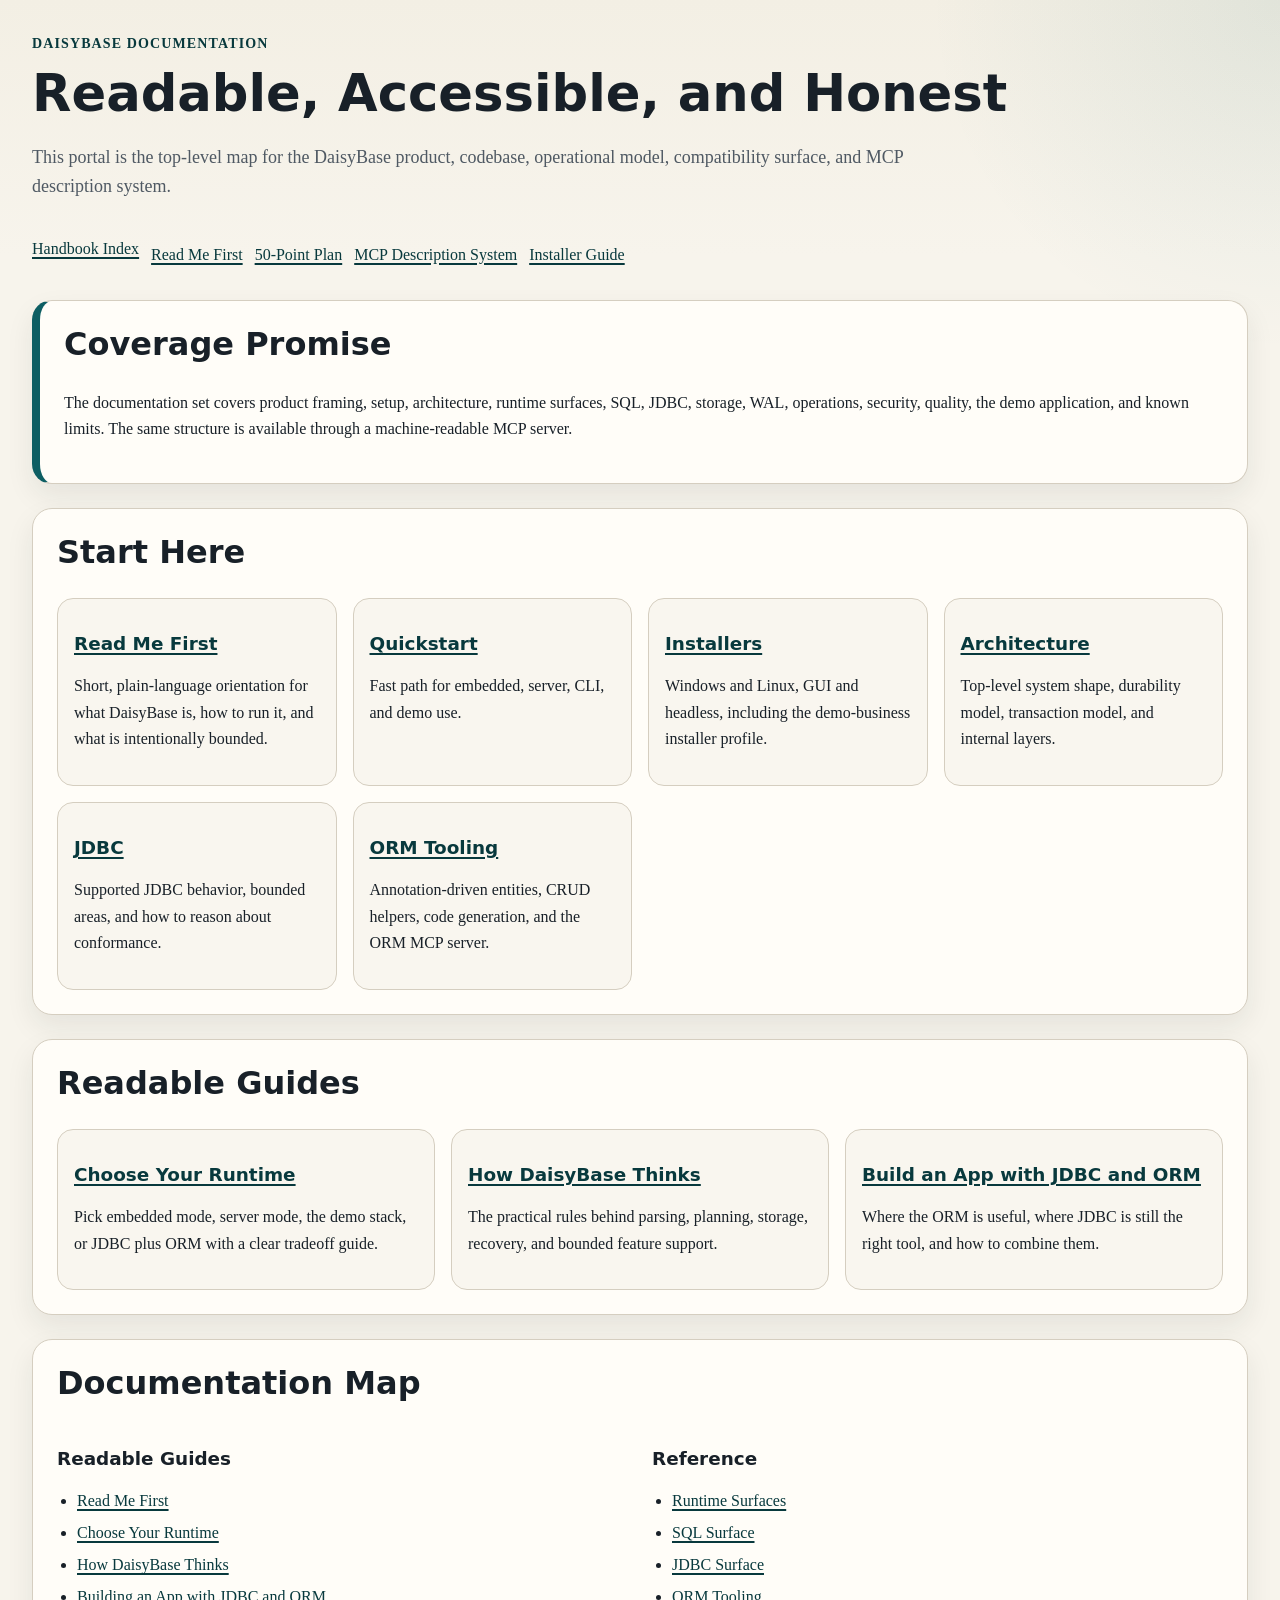
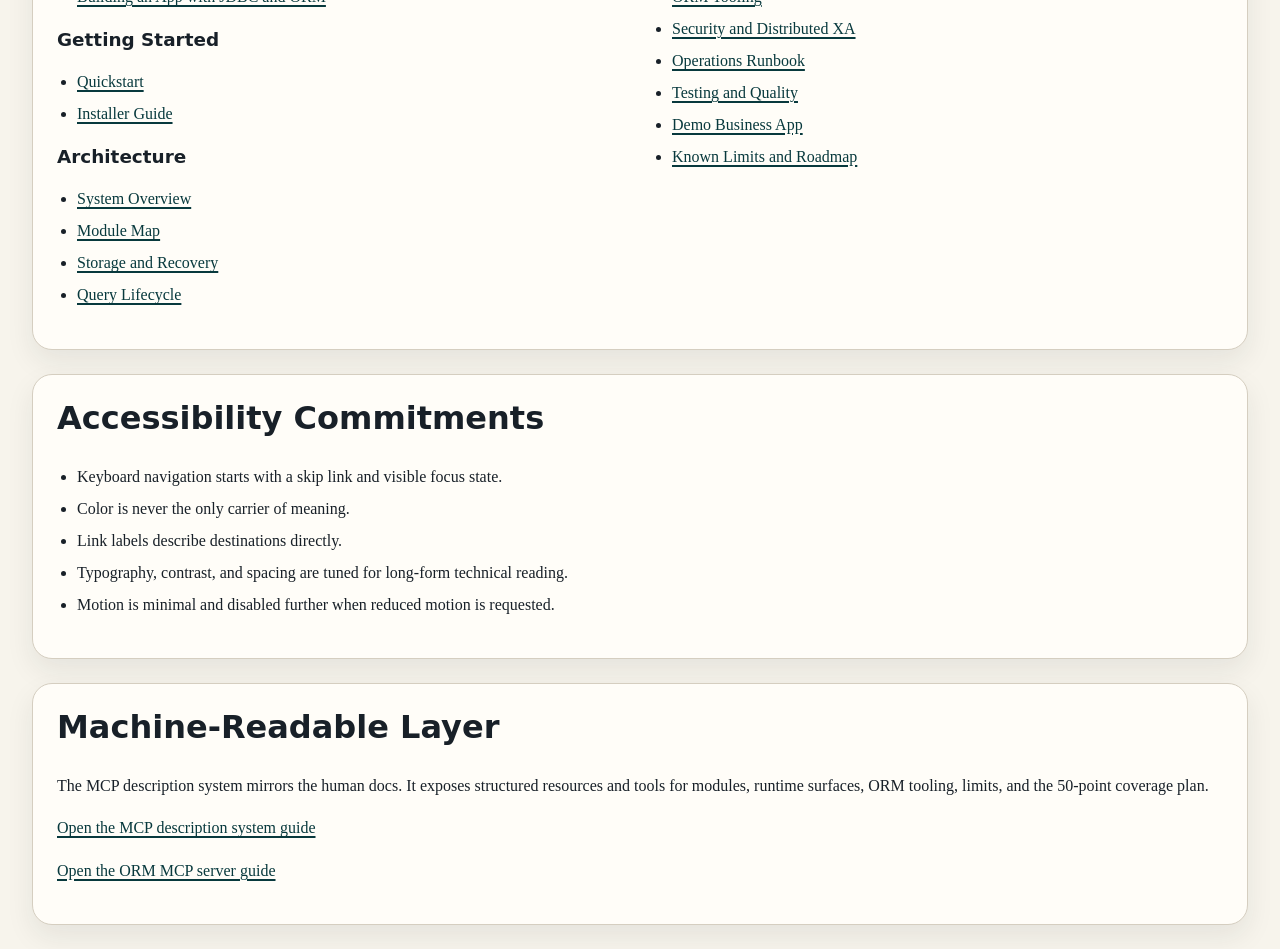
==== docs/site/index.html @ fa5c4916 "Rebrand JavaDB as DaisyBase with QoL migration shims" ====
<!doctype html>
<html lang="en">
<head>
  <meta charset="utf-8">
  <meta name="viewport" content="width=device-width, initial-scale=1">
  <title>DaisyBase Documentation Portal</title>
  <meta name="description" content="Accessible documentation portal for DaisyBase, its architecture, installers, JDBC driver, demo business app, and MCP description system.">
  <link rel="stylesheet" href="styles.css">
</head>
<body>
  <a class="skip-link" href="#main-content">Skip to main content</a>
  <header class="site-header">
    <p class="eyebrow">DaisyBase Documentation</p>
    <h1>Readable, Accessible, and Honest</h1>
    <p class="lede">This portal is the top-level map for the DaisyBase product, codebase, operational model, compatibility surface, and MCP description system.</p>
    <nav aria-label="Primary">
      <ul class="nav-list">
        <li><a href="../README.md">Handbook Index</a></li>
        <li><a href="../guides/read-me-first.md">Read Me First</a></li>
        <li><a href="../50-point-documentation-plan.md">50-Point Plan</a></li>
        <li><a href="../mcp-description-system.md">MCP Description System</a></li>
        <li><a href="../../installer/README.md">Installer Guide</a></li>
      </ul>
    </nav>
  </header>

  <main id="main-content">
    <section aria-labelledby="coverage-title" class="panel hero-panel">
      <h2 id="coverage-title">Coverage Promise</h2>
      <p>The documentation set covers product framing, setup, architecture, runtime surfaces, SQL, JDBC, storage, WAL, operations, security, quality, the demo application, and known limits. The same structure is available through a machine-readable MCP server.</p>
    </section>

    <section aria-labelledby="start-title" class="panel">
      <h2 id="start-title">Start Here</h2>
      <div class="card-grid">
        <article class="card">
          <h3><a href="../guides/read-me-first.md">Read Me First</a></h3>
          <p>Short, plain-language orientation for what DaisyBase is, how to run it, and what is intentionally bounded.</p>
        </article>
        <article class="card">
          <h3><a href="../getting-started/quickstart.md">Quickstart</a></h3>
          <p>Fast path for embedded, server, CLI, and demo use.</p>
        </article>
        <article class="card">
          <h3><a href="../getting-started/installers.md">Installers</a></h3>
          <p>Windows and Linux, GUI and headless, including the demo-business installer profile.</p>
        </article>
        <article class="card">
          <h3><a href="../architecture/system-overview.md">Architecture</a></h3>
          <p>Top-level system shape, durability model, transaction model, and internal layers.</p>
        </article>
        <article class="card">
          <h3><a href="../reference/jdbc-surface.md">JDBC</a></h3>
          <p>Supported JDBC behavior, bounded areas, and how to reason about conformance.</p>
        </article>
        <article class="card">
          <h3><a href="../reference/orm-tooling.md">ORM Tooling</a></h3>
          <p>Annotation-driven entities, CRUD helpers, code generation, and the ORM MCP server.</p>
        </article>
      </div>
    </section>

    <section aria-labelledby="guides-title" class="panel">
      <h2 id="guides-title">Readable Guides</h2>
      <div class="card-grid">
        <article class="card">
          <h3><a href="../guides/choose-your-runtime.md">Choose Your Runtime</a></h3>
          <p>Pick embedded mode, server mode, the demo stack, or JDBC plus ORM with a clear tradeoff guide.</p>
        </article>
        <article class="card">
          <h3><a href="../guides/how-daisybase-thinks.md">How DaisyBase Thinks</a></h3>
          <p>The practical rules behind parsing, planning, storage, recovery, and bounded feature support.</p>
        </article>
        <article class="card">
          <h3><a href="../guides/building-an-app-with-jdbc-and-orm.md">Build an App with JDBC and ORM</a></h3>
          <p>Where the ORM is useful, where JDBC is still the right tool, and how to combine them.</p>
        </article>
      </div>
    </section>

    <section aria-labelledby="map-title" class="panel">
      <h2 id="map-title">Documentation Map</h2>
      <div class="split-grid">
        <div>
          <h3>Readable Guides</h3>
          <ul>
            <li><a href="../guides/read-me-first.md">Read Me First</a></li>
            <li><a href="../guides/choose-your-runtime.md">Choose Your Runtime</a></li>
            <li><a href="../guides/how-daisybase-thinks.md">How DaisyBase Thinks</a></li>
            <li><a href="../guides/building-an-app-with-jdbc-and-orm.md">Building an App with JDBC and ORM</a></li>
          </ul>
          <h3>Getting Started</h3>
          <ul>
            <li><a href="../getting-started/quickstart.md">Quickstart</a></li>
            <li><a href="../getting-started/installers.md">Installer Guide</a></li>
          </ul>
          <h3>Architecture</h3>
          <ul>
            <li><a href="../architecture/system-overview.md">System Overview</a></li>
            <li><a href="../architecture/module-map.md">Module Map</a></li>
            <li><a href="../architecture/storage-recovery.md">Storage and Recovery</a></li>
            <li><a href="../architecture/query-lifecycle.md">Query Lifecycle</a></li>
          </ul>
        </div>
        <div>
          <h3>Reference</h3>
          <ul>
            <li><a href="../reference/runtime-surfaces.md">Runtime Surfaces</a></li>
            <li><a href="../reference/sql-surface.md">SQL Surface</a></li>
            <li><a href="../reference/jdbc-surface.md">JDBC Surface</a></li>
            <li><a href="../reference/orm-tooling.md">ORM Tooling</a></li>
            <li><a href="../reference/security-and-distributed-xa.md">Security and Distributed XA</a></li>
            <li><a href="../reference/operations-runbook.md">Operations Runbook</a></li>
            <li><a href="../reference/testing-and-quality.md">Testing and Quality</a></li>
            <li><a href="../reference/demo-business-app.md">Demo Business App</a></li>
            <li><a href="../reference/known-limits-and-roadmap.md">Known Limits and Roadmap</a></li>
          </ul>
        </div>
      </div>
    </section>

    <section aria-labelledby="accessibility-title" class="panel">
      <h2 id="accessibility-title">Accessibility Commitments</h2>
      <ul>
        <li>Keyboard navigation starts with a skip link and visible focus state.</li>
        <li>Color is never the only carrier of meaning.</li>
        <li>Link labels describe destinations directly.</li>
        <li>Typography, contrast, and spacing are tuned for long-form technical reading.</li>
        <li>Motion is minimal and disabled further when reduced motion is requested.</li>
      </ul>
    </section>

    <section aria-labelledby="machine-title" class="panel">
      <h2 id="machine-title">Machine-Readable Layer</h2>
      <p>The MCP description system mirrors the human docs. It exposes structured resources and tools for modules, runtime surfaces, ORM tooling, limits, and the 50-point coverage plan.</p>
      <p><a href="../mcp-description-system.md">Open the MCP description system guide</a></p>
      <p><a href="../../tools/daisybase-orm-mcp/README.md">Open the ORM MCP server guide</a></p>
    </section>
  </main>
</body>
</html>
---- docs/site/styles.css ----
:root {
  --bg: #f7f4ec;
  --panel: #fffdf8;
  --ink: #182028;
  --muted: #4f5963;
  --accent: #0d5e63;
  --accent-strong: #08393d;
  --border: #d5cec0;
  --focus: #b63f00;
  --shadow: 0 12px 28px rgba(24, 32, 40, 0.08);
  --max-width: 76rem;
}

* {
  box-sizing: border-box;
}

html {
  font-size: 100%;
}

body {
  margin: 0;
  font-family: Georgia, "Times New Roman", serif;
  line-height: 1.65;
  color: var(--ink);
  background:
    radial-gradient(circle at top right, rgba(13, 94, 99, 0.08), transparent 22rem),
    linear-gradient(180deg, #f3efe4 0%, var(--bg) 16rem, var(--bg) 100%);
}

.skip-link {
  position: absolute;
  left: 1rem;
  top: -10rem;
  background: var(--accent-strong);
  color: #fff;
  padding: 0.75rem 1rem;
  z-index: 100;
}

.skip-link:focus {
  top: 1rem;
}

.site-header,
main {
  width: min(calc(100% - 2rem), var(--max-width));
  margin: 0 auto;
}

.site-header {
  padding: 2rem 0 1rem;
}

.eyebrow {
  margin: 0 0 0.5rem;
  text-transform: uppercase;
  letter-spacing: 0.08em;
  font-size: 0.875rem;
  color: var(--accent-strong);
  font-weight: 700;
}

h1,
h2,
h3 {
  line-height: 1.2;
  font-family: "Segoe UI", system-ui, sans-serif;
}

h1 {
  margin: 0;
  font-size: clamp(2.25rem, 4vw, 4rem);
}

h2 {
  margin-top: 0;
  font-size: clamp(1.5rem, 2.5vw, 2.25rem);
}

h3 {
  font-size: 1.15rem;
}

.lede {
  max-width: 56rem;
  font-size: 1.125rem;
  color: var(--muted);
}

.nav-list,
.card-grid,
.split-grid {
  margin: 0;
  padding: 0;
}

.nav-list {
  display: flex;
  flex-wrap: wrap;
  gap: 0.75rem;
  list-style: none;
  padding-top: 1rem;
}

.nav-list a,
.card a,
a {
  color: var(--accent-strong);
  text-decoration-thickness: 0.12em;
  text-underline-offset: 0.16em;
}

.panel {
  background: var(--panel);
  border: 1px solid var(--border);
  box-shadow: var(--shadow);
  border-radius: 1.25rem;
  padding: 1.5rem;
  margin: 1rem 0 1.5rem;
}

.hero-panel {
  border-left: 0.5rem solid var(--accent);
}

.card-grid {
  display: grid;
  grid-template-columns: repeat(auto-fit, minmax(14rem, 1fr));
  gap: 1rem;
  list-style: none;
}

.card {
  background: #f9f6ef;
  border: 1px solid var(--border);
  border-radius: 1rem;
  padding: 1rem;
}

.split-grid {
  display: grid;
  grid-template-columns: repeat(auto-fit, minmax(18rem, 1fr));
  gap: 1.5rem;
}

ul {
  padding-left: 1.25rem;
}

li + li {
  margin-top: 0.35rem;
}

a:focus-visible,
button:focus-visible,
summary:focus-visible {
  outline: 3px solid var(--focus);
  outline-offset: 3px;
}

@media (prefers-reduced-motion: reduce) {
  *, *::before, *::after {
    scroll-behavior: auto;
    transition: none !important;
  }
}

@media (max-width: 40rem) {
  .site-header,
  main {
    width: min(calc(100% - 1rem), var(--max-width));
  }

  .panel {
    padding: 1rem;
  }
}
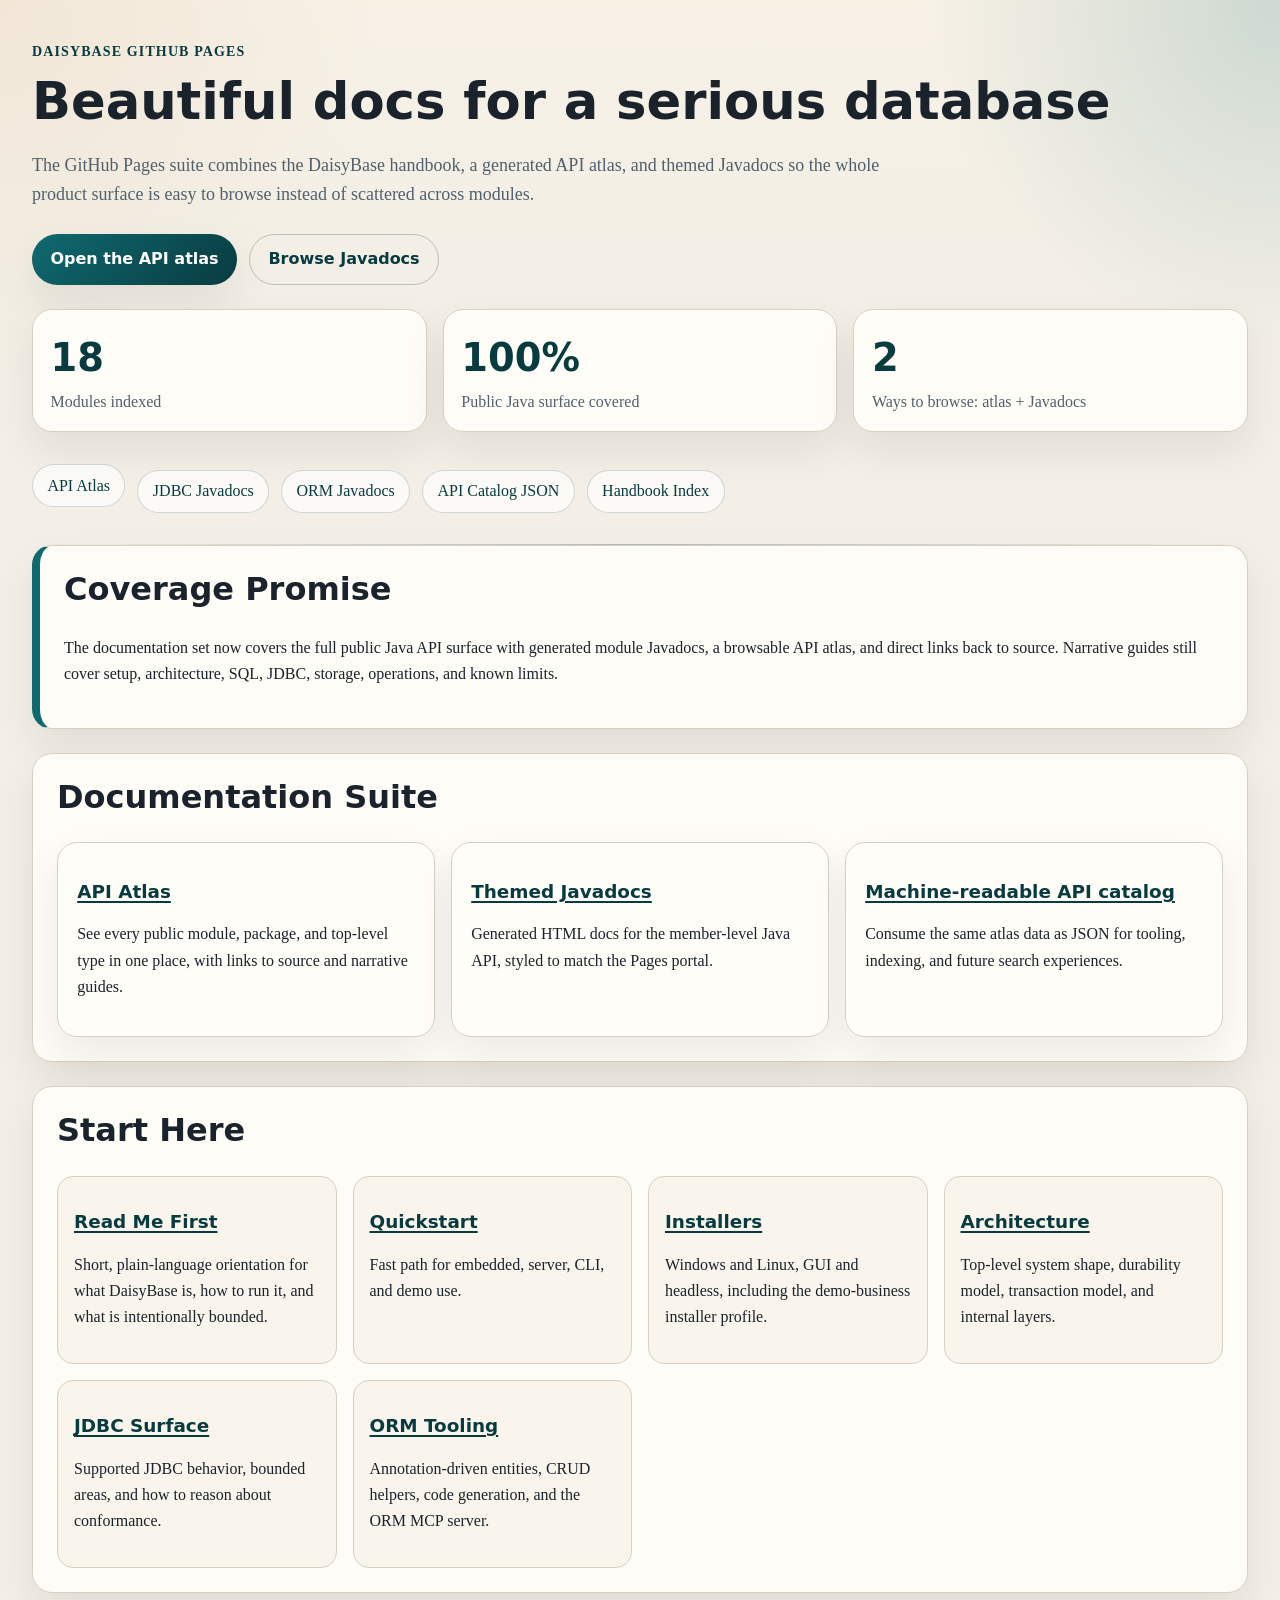
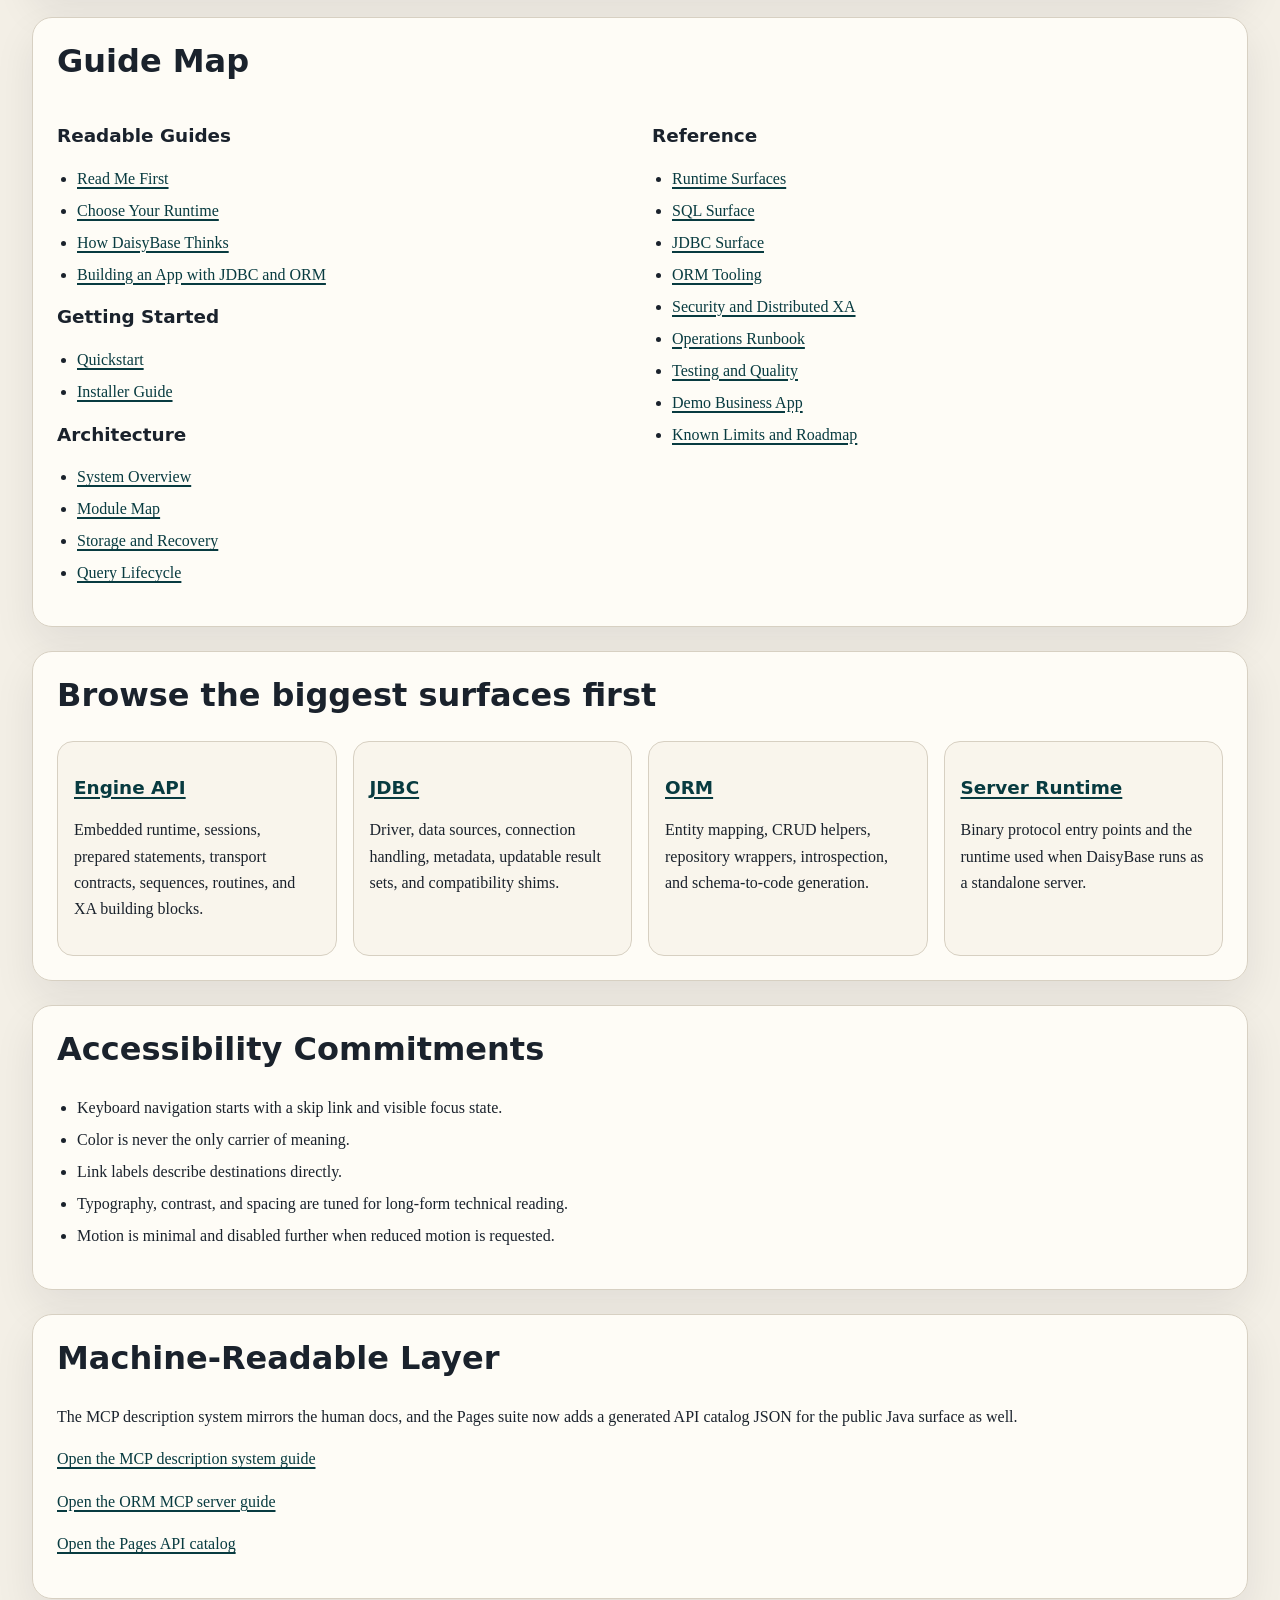
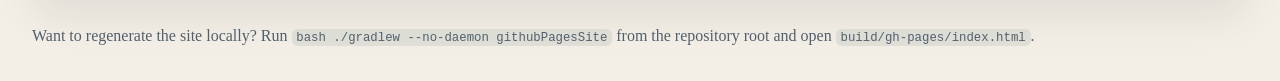
==== commit 9e27daff: "feat: publish GitHub Pages API documentation Agent-Logs-Url: https://github.com/DaisyQuest/DaisyBase" ====
--- a/docs/site/index.html
+++ b/docs/site/index.html
@@ -4,22 +4,40 @@
   <meta charset="utf-8">
   <meta name="viewport" content="width=device-width, initial-scale=1">
   <title>DaisyBase Documentation Portal</title>
-  <meta name="description" content="Accessible documentation portal for DaisyBase, its architecture, installers, JDBC driver, demo business app, and MCP description system.">
+  <meta name="description" content="GitHub Pages portal for DaisyBase guides, architecture notes, and a generated API reference suite that covers the public Java surface.">
   <link rel="stylesheet" href="styles.css">
 </head>
 <body>
   <a class="skip-link" href="#main-content">Skip to main content</a>
-  <header class="site-header">
-    <p class="eyebrow">DaisyBase Documentation</p>
-    <h1>Readable, Accessible, and Honest</h1>
-    <p class="lede">This portal is the top-level map for the DaisyBase product, codebase, operational model, compatibility surface, and MCP description system.</p>
+  <header class="site-header hero-shell">
+    <p class="eyebrow">DaisyBase GitHub Pages</p>
+    <h1>Beautiful docs for a serious database</h1>
+    <p class="lede">The GitHub Pages suite combines the DaisyBase handbook, a generated API atlas, and themed Javadocs so the whole product surface is easy to browse instead of scattered across modules.</p>
+    <div class="cta-row">
+      <a class="button-link" href="api/index.html">Open the API atlas</a>
+      <a class="button-link button-link-secondary" href="api/javadocs/engine-api/index.html">Browse Javadocs</a>
+    </div>
+    <div class="stats-grid">
+      <article class="stat-card">
+        <span class="stat-value">18</span>
+        <span class="stat-label">Modules indexed</span>
+      </article>
+      <article class="stat-card">
+        <span class="stat-value">100%</span>
+        <span class="stat-label">Public Java surface covered</span>
+      </article>
+      <article class="stat-card">
+        <span class="stat-value">2</span>
+        <span class="stat-label">Ways to browse: atlas + Javadocs</span>
+      </article>
+    </div>
     <nav aria-label="Primary">
       <ul class="nav-list">
-        <li><a href="../README.md">Handbook Index</a></li>
-        <li><a href="../guides/read-me-first.md">Read Me First</a></li>
-        <li><a href="../50-point-documentation-plan.md">50-Point Plan</a></li>
-        <li><a href="../mcp-description-system.md">MCP Description System</a></li>
-        <li><a href="../../installer/README.md">Installer Guide</a></li>
+        <li><a href="api/index.html">API Atlas</a></li>
+        <li><a href="api/javadocs/jdbc/index.html">JDBC Javadocs</a></li>
+        <li><a href="api/javadocs/orm/index.html">ORM Javadocs</a></li>
+        <li><a href="api/catalog.json">API Catalog JSON</a></li>
+        <li><a href="https://github.com/DaisyQuest/DaisyBase/blob/main/docs/README.md">Handbook Index</a></li>
       </ul>
     </nav>
   </header>
@@ -27,95 +45,117 @@
   <main id="main-content">
     <section aria-labelledby="coverage-title" class="panel hero-panel">
       <h2 id="coverage-title">Coverage Promise</h2>
-      <p>The documentation set covers product framing, setup, architecture, runtime surfaces, SQL, JDBC, storage, WAL, operations, security, quality, the demo application, and known limits. The same structure is available through a machine-readable MCP server.</p>
+      <p>The documentation set now covers the full public Java API surface with generated module Javadocs, a browsable API atlas, and direct links back to source. Narrative guides still cover setup, architecture, SQL, JDBC, storage, operations, and known limits.</p>
+    </section>
+
+    <section aria-labelledby="suite-title" class="panel">
+      <h2 id="suite-title">Documentation Suite</h2>
+      <div class="surface-grid">
+        <article class="surface-card">
+          <h3><a href="api/index.html">API Atlas</a></h3>
+          <p>See every public module, package, and top-level type in one place, with links to source and narrative guides.</p>
+        </article>
+        <article class="surface-card">
+          <h3><a href="api/javadocs/engine-api/index.html">Themed Javadocs</a></h3>
+          <p>Generated HTML docs for the member-level Java API, styled to match the Pages portal.</p>
+        </article>
+        <article class="surface-card">
+          <h3><a href="api/catalog.json">Machine-readable API catalog</a></h3>
+          <p>Consume the same atlas data as JSON for tooling, indexing, and future search experiences.</p>
+        </article>
+      </div>
     </section>
 
     <section aria-labelledby="start-title" class="panel">
       <h2 id="start-title">Start Here</h2>
       <div class="card-grid">
         <article class="card">
-          <h3><a href="../guides/read-me-first.md">Read Me First</a></h3>
+          <h3><a href="https://github.com/DaisyQuest/DaisyBase/blob/main/docs/guides/read-me-first.md">Read Me First</a></h3>
           <p>Short, plain-language orientation for what DaisyBase is, how to run it, and what is intentionally bounded.</p>
         </article>
         <article class="card">
-          <h3><a href="../getting-started/quickstart.md">Quickstart</a></h3>
+          <h3><a href="https://github.com/DaisyQuest/DaisyBase/blob/main/docs/getting-started/quickstart.md">Quickstart</a></h3>
           <p>Fast path for embedded, server, CLI, and demo use.</p>
         </article>
         <article class="card">
-          <h3><a href="../getting-started/installers.md">Installers</a></h3>
+          <h3><a href="https://github.com/DaisyQuest/DaisyBase/blob/main/docs/getting-started/installers.md">Installers</a></h3>
           <p>Windows and Linux, GUI and headless, including the demo-business installer profile.</p>
         </article>
         <article class="card">
-          <h3><a href="../architecture/system-overview.md">Architecture</a></h3>
+          <h3><a href="https://github.com/DaisyQuest/DaisyBase/blob/main/docs/architecture/system-overview.md">Architecture</a></h3>
           <p>Top-level system shape, durability model, transaction model, and internal layers.</p>
         </article>
         <article class="card">
-          <h3><a href="../reference/jdbc-surface.md">JDBC</a></h3>
+          <h3><a href="https://github.com/DaisyQuest/DaisyBase/blob/main/docs/reference/jdbc-surface.md">JDBC Surface</a></h3>
           <p>Supported JDBC behavior, bounded areas, and how to reason about conformance.</p>
         </article>
         <article class="card">
-          <h3><a href="../reference/orm-tooling.md">ORM Tooling</a></h3>
+          <h3><a href="https://github.com/DaisyQuest/DaisyBase/blob/main/docs/reference/orm-tooling.md">ORM Tooling</a></h3>
           <p>Annotation-driven entities, CRUD helpers, code generation, and the ORM MCP server.</p>
         </article>
       </div>
     </section>
 
-    <section aria-labelledby="guides-title" class="panel">
-      <h2 id="guides-title">Readable Guides</h2>
-      <div class="card-grid">
-        <article class="card">
-          <h3><a href="../guides/choose-your-runtime.md">Choose Your Runtime</a></h3>
-          <p>Pick embedded mode, server mode, the demo stack, or JDBC plus ORM with a clear tradeoff guide.</p>
-        </article>
-        <article class="card">
-          <h3><a href="../guides/how-daisybase-thinks.md">How DaisyBase Thinks</a></h3>
-          <p>The practical rules behind parsing, planning, storage, recovery, and bounded feature support.</p>
-        </article>
-        <article class="card">
-          <h3><a href="../guides/building-an-app-with-jdbc-and-orm.md">Build an App with JDBC and ORM</a></h3>
-          <p>Where the ORM is useful, where JDBC is still the right tool, and how to combine them.</p>
-        </article>
-      </div>
-    </section>
-
     <section aria-labelledby="map-title" class="panel">
-      <h2 id="map-title">Documentation Map</h2>
+      <h2 id="map-title">Guide Map</h2>
       <div class="split-grid">
         <div>
           <h3>Readable Guides</h3>
           <ul>
-            <li><a href="../guides/read-me-first.md">Read Me First</a></li>
-            <li><a href="../guides/choose-your-runtime.md">Choose Your Runtime</a></li>
-            <li><a href="../guides/how-daisybase-thinks.md">How DaisyBase Thinks</a></li>
-            <li><a href="../guides/building-an-app-with-jdbc-and-orm.md">Building an App with JDBC and ORM</a></li>
+            <li><a href="https://github.com/DaisyQuest/DaisyBase/blob/main/docs/guides/read-me-first.md">Read Me First</a></li>
+            <li><a href="https://github.com/DaisyQuest/DaisyBase/blob/main/docs/guides/choose-your-runtime.md">Choose Your Runtime</a></li>
+            <li><a href="https://github.com/DaisyQuest/DaisyBase/blob/main/docs/guides/how-daisybase-thinks.md">How DaisyBase Thinks</a></li>
+            <li><a href="https://github.com/DaisyQuest/DaisyBase/blob/main/docs/guides/building-an-app-with-jdbc-and-orm.md">Building an App with JDBC and ORM</a></li>
           </ul>
           <h3>Getting Started</h3>
           <ul>
-            <li><a href="../getting-started/quickstart.md">Quickstart</a></li>
-            <li><a href="../getting-started/installers.md">Installer Guide</a></li>
+            <li><a href="https://github.com/DaisyQuest/DaisyBase/blob/main/docs/getting-started/quickstart.md">Quickstart</a></li>
+            <li><a href="https://github.com/DaisyQuest/DaisyBase/blob/main/docs/getting-started/installers.md">Installer Guide</a></li>
           </ul>
           <h3>Architecture</h3>
           <ul>
-            <li><a href="../architecture/system-overview.md">System Overview</a></li>
-            <li><a href="../architecture/module-map.md">Module Map</a></li>
-            <li><a href="../architecture/storage-recovery.md">Storage and Recovery</a></li>
-            <li><a href="../architecture/query-lifecycle.md">Query Lifecycle</a></li>
+            <li><a href="https://github.com/DaisyQuest/DaisyBase/blob/main/docs/architecture/system-overview.md">System Overview</a></li>
+            <li><a href="https://github.com/DaisyQuest/DaisyBase/blob/main/docs/architecture/module-map.md">Module Map</a></li>
+            <li><a href="https://github.com/DaisyQuest/DaisyBase/blob/main/docs/architecture/storage-recovery.md">Storage and Recovery</a></li>
+            <li><a href="https://github.com/DaisyQuest/DaisyBase/blob/main/docs/architecture/query-lifecycle.md">Query Lifecycle</a></li>
           </ul>
         </div>
         <div>
           <h3>Reference</h3>
           <ul>
-            <li><a href="../reference/runtime-surfaces.md">Runtime Surfaces</a></li>
-            <li><a href="../reference/sql-surface.md">SQL Surface</a></li>
-            <li><a href="../reference/jdbc-surface.md">JDBC Surface</a></li>
-            <li><a href="../reference/orm-tooling.md">ORM Tooling</a></li>
-            <li><a href="../reference/security-and-distributed-xa.md">Security and Distributed XA</a></li>
-            <li><a href="../reference/operations-runbook.md">Operations Runbook</a></li>
-            <li><a href="../reference/testing-and-quality.md">Testing and Quality</a></li>
-            <li><a href="../reference/demo-business-app.md">Demo Business App</a></li>
-            <li><a href="../reference/known-limits-and-roadmap.md">Known Limits and Roadmap</a></li>
+            <li><a href="https://github.com/DaisyQuest/DaisyBase/blob/main/docs/reference/runtime-surfaces.md">Runtime Surfaces</a></li>
+            <li><a href="https://github.com/DaisyQuest/DaisyBase/blob/main/docs/reference/sql-surface.md">SQL Surface</a></li>
+            <li><a href="https://github.com/DaisyQuest/DaisyBase/blob/main/docs/reference/jdbc-surface.md">JDBC Surface</a></li>
+            <li><a href="https://github.com/DaisyQuest/DaisyBase/blob/main/docs/reference/orm-tooling.md">ORM Tooling</a></li>
+            <li><a href="https://github.com/DaisyQuest/DaisyBase/blob/main/docs/reference/security-and-distributed-xa.md">Security and Distributed XA</a></li>
+            <li><a href="https://github.com/DaisyQuest/DaisyBase/blob/main/docs/reference/operations-runbook.md">Operations Runbook</a></li>
+            <li><a href="https://github.com/DaisyQuest/DaisyBase/blob/main/docs/reference/testing-and-quality.md">Testing and Quality</a></li>
+            <li><a href="https://github.com/DaisyQuest/DaisyBase/blob/main/docs/reference/demo-business-app.md">Demo Business App</a></li>
+            <li><a href="https://github.com/DaisyQuest/DaisyBase/blob/main/docs/reference/known-limits-and-roadmap.md">Known Limits and Roadmap</a></li>
           </ul>
         </div>
+      </div>
+    </section>
+
+    <section aria-labelledby="modules-title" class="panel">
+      <h2 id="modules-title">Browse the biggest surfaces first</h2>
+      <div class="card-grid">
+        <article class="card">
+          <h3><a href="api/javadocs/engine-api/index.html">Engine API</a></h3>
+          <p>Embedded runtime, sessions, prepared statements, transport contracts, sequences, routines, and XA building blocks.</p>
+        </article>
+        <article class="card">
+          <h3><a href="api/javadocs/jdbc/index.html">JDBC</a></h3>
+          <p>Driver, data sources, connection handling, metadata, updatable result sets, and compatibility shims.</p>
+        </article>
+        <article class="card">
+          <h3><a href="api/javadocs/orm/index.html">ORM</a></h3>
+          <p>Entity mapping, CRUD helpers, repository wrappers, introspection, and schema-to-code generation.</p>
+        </article>
+        <article class="card">
+          <h3><a href="api/javadocs/server/index.html">Server Runtime</a></h3>
+          <p>Binary protocol entry points and the runtime used when DaisyBase runs as a standalone server.</p>
+        </article>
       </div>
     </section>
 
@@ -132,10 +172,14 @@
 
     <section aria-labelledby="machine-title" class="panel">
       <h2 id="machine-title">Machine-Readable Layer</h2>
-      <p>The MCP description system mirrors the human docs. It exposes structured resources and tools for modules, runtime surfaces, ORM tooling, limits, and the 50-point coverage plan.</p>
-      <p><a href="../mcp-description-system.md">Open the MCP description system guide</a></p>
-      <p><a href="../../tools/daisybase-orm-mcp/README.md">Open the ORM MCP server guide</a></p>
+      <p>The MCP description system mirrors the human docs, and the Pages suite now adds a generated API catalog JSON for the public Java surface as well.</p>
+      <p><a href="https://github.com/DaisyQuest/DaisyBase/blob/main/docs/mcp-description-system.md">Open the MCP description system guide</a></p>
+      <p><a href="https://github.com/DaisyQuest/DaisyBase/blob/main/tools/daisybase-orm-mcp/README.md">Open the ORM MCP server guide</a></p>
+      <p><a href="api/catalog.json">Open the Pages API catalog</a></p>
     </section>
   </main>
+  <footer class="site-footer">
+    <p>Want to regenerate the site locally? Run <code>bash ./gradlew --no-daemon githubPagesSite</code> from the repository root and open <code>build/gh-pages/index.html</code>.</p>
+  </footer>
 </body>
 </html>
--- a/docs/site/styles.css
+++ b/docs/site/styles.css
@@ -1,13 +1,16 @@
 :root {
-  --bg: #f7f4ec;
-  --panel: #fffdf8;
-  --ink: #182028;
-  --muted: #4f5963;
-  --accent: #0d5e63;
-  --accent-strong: #08393d;
-  --border: #d5cec0;
+  --bg: #f3efe6;
+  --panel: rgba(255, 253, 248, 0.94);
+  --panel-strong: #f9f5ec;
+  --ink: #1a222c;
+  --muted: #52606d;
+  --accent: #0f6a70;
+  --accent-strong: #083b40;
+  --accent-soft: #d7f0ee;
+  --accent-warm: #b86e23;
+  --border: #d7d0c2;
   --focus: #b63f00;
-  --shadow: 0 12px 28px rgba(24, 32, 40, 0.08);
+  --shadow: 0 18px 40px rgba(20, 28, 36, 0.08);
   --max-width: 76rem;
 }
 
@@ -25,8 +28,9 @@
   line-height: 1.65;
   color: var(--ink);
   background:
-    radial-gradient(circle at top right, rgba(13, 94, 99, 0.08), transparent 22rem),
-    linear-gradient(180deg, #f3efe4 0%, var(--bg) 16rem, var(--bg) 100%);
+    radial-gradient(circle at top right, rgba(15, 106, 112, 0.18), transparent 22rem),
+    radial-gradient(circle at top left, rgba(184, 110, 35, 0.08), transparent 24rem),
+    linear-gradient(180deg, #f7f1e6 0%, var(--bg) 18rem, var(--bg) 100%);
 }
 
 .skip-link {
@@ -50,7 +54,19 @@
 }
 
 .site-header {
-  padding: 2rem 0 1rem;
+  padding: 2.5rem 0 1rem;
+}
+
+.hero-shell {
+  position: relative;
+}
+
+.hero-shell::after {
+  content: "";
+  position: absolute;
+  inset: auto 0 -1rem 0;
+  height: 1px;
+  background: linear-gradient(90deg, transparent, rgba(8, 59, 64, 0.28), transparent);
 }
 
 .eyebrow {
@@ -89,6 +105,76 @@
   color: var(--muted);
 }
 
+.cta-row {
+  display: flex;
+  flex-wrap: wrap;
+  gap: 0.75rem;
+  margin: 1.5rem 0;
+}
+
+.button-link {
+  display: inline-flex;
+  align-items: center;
+  justify-content: center;
+  min-height: 2.75rem;
+  padding: 0.7rem 1.15rem;
+  border-radius: 999px;
+  background: linear-gradient(135deg, var(--accent) 0%, var(--accent-strong) 100%);
+  color: #fff;
+  text-decoration: none;
+  font-family: "Segoe UI", system-ui, sans-serif;
+  font-weight: 700;
+  box-shadow: var(--shadow);
+}
+
+.button-link-secondary {
+  background: transparent;
+  border: 1px solid rgba(8, 59, 64, 0.25);
+  color: var(--accent-strong);
+  box-shadow: none;
+}
+
+.stats-grid,
+.surface-grid,
+.module-grid {
+  display: grid;
+  gap: 1rem;
+}
+
+.stats-grid {
+  grid-template-columns: repeat(auto-fit, minmax(12rem, 1fr));
+  margin: 1.5rem 0 1rem;
+}
+
+.stat-card,
+.surface-card,
+.module-card {
+  border: 1px solid var(--border);
+  border-radius: 1.25rem;
+  background: var(--panel);
+  box-shadow: var(--shadow);
+}
+
+.stat-card {
+  padding: 1rem 1.1rem;
+}
+
+.stat-value,
+.stat-label {
+  display: block;
+}
+
+.stat-value {
+  font-family: "Segoe UI", system-ui, sans-serif;
+  font-size: clamp(1.6rem, 3vw, 2.4rem);
+  font-weight: 800;
+  color: var(--accent-strong);
+}
+
+.stat-label {
+  color: var(--muted);
+}
+
 .nav-list,
 .card-grid,
 .split-grid {
@@ -110,6 +196,17 @@
   color: var(--accent-strong);
   text-decoration-thickness: 0.12em;
   text-underline-offset: 0.16em;
+}
+
+.nav-list a {
+  display: inline-flex;
+  align-items: center;
+  min-height: 2.5rem;
+  padding: 0.45rem 0.9rem;
+  border-radius: 999px;
+  border: 1px solid rgba(8, 59, 64, 0.18);
+  background: rgba(255, 255, 255, 0.65);
+  text-decoration: none;
 }
 
 .panel {
@@ -133,7 +230,7 @@
 }
 
 .card {
-  background: #f9f6ef;
+  background: var(--panel-strong);
   border: 1px solid var(--border);
   border-radius: 1rem;
   padding: 1rem;
@@ -151,6 +248,174 @@
 
 li + li {
   margin-top: 0.35rem;
+}
+
+.pill-row {
+  display: flex;
+  flex-wrap: wrap;
+  gap: 0.6rem;
+}
+
+.pill {
+  display: inline-flex;
+  align-items: center;
+  min-height: 2.25rem;
+  padding: 0.4rem 0.8rem;
+  border-radius: 999px;
+  background: var(--accent-soft);
+  color: var(--accent-strong);
+  text-decoration: none;
+  font-family: "Segoe UI", system-ui, sans-serif;
+  font-weight: 700;
+}
+
+.surface-grid {
+  grid-template-columns: repeat(auto-fit, minmax(15rem, 1fr));
+}
+
+.surface-card {
+  padding: 1.2rem;
+}
+
+.module-grid {
+  grid-template-columns: 1fr;
+}
+
+.module-card {
+  overflow: hidden;
+}
+
+.module-header {
+  display: flex;
+  flex-wrap: wrap;
+  justify-content: space-between;
+  gap: 1rem;
+  padding: 1.5rem 1.5rem 1rem;
+}
+
+.module-kicker {
+  margin: 0 0 0.35rem;
+  color: var(--accent);
+  text-transform: uppercase;
+  letter-spacing: 0.08em;
+  font-family: "Segoe UI", system-ui, sans-serif;
+  font-size: 0.8rem;
+  font-weight: 700;
+}
+
+.type-meta,
+.module-links,
+.type-links,
+.package-heading {
+  display: flex;
+  flex-wrap: wrap;
+  gap: 0.75rem;
+}
+
+.type-meta span,
+.package-count {
+  display: inline-flex;
+  align-items: center;
+  min-height: 2rem;
+  padding: 0.2rem 0.7rem;
+  border-radius: 999px;
+  background: rgba(15, 106, 112, 0.08);
+  color: var(--accent-strong);
+  font-family: "Segoe UI", system-ui, sans-serif;
+  font-size: 0.92rem;
+  font-weight: 700;
+}
+
+.module-links {
+  padding: 0 1.5rem 1rem;
+}
+
+.module-links a,
+.type-links a {
+  font-family: "Segoe UI", system-ui, sans-serif;
+  font-weight: 700;
+}
+
+.package-section {
+  border-top: 1px solid rgba(8, 59, 64, 0.12);
+  padding: 1rem 1.5rem 1.35rem;
+}
+
+.package-heading {
+  justify-content: space-between;
+  align-items: flex-start;
+  margin-bottom: 0.85rem;
+}
+
+.package-heading h4 {
+  margin: 0 0 0.25rem;
+  font-family: "Segoe UI", system-ui, sans-serif;
+}
+
+.package-heading p {
+  margin: 0;
+  color: var(--muted);
+}
+
+.type-list {
+  list-style: none;
+  padding: 0;
+  margin: 0;
+}
+
+.type-item {
+  display: flex;
+  flex-wrap: wrap;
+  justify-content: space-between;
+  gap: 1rem;
+  padding: 0.95rem 0;
+  border-top: 1px dashed rgba(8, 59, 64, 0.14);
+}
+
+.type-item:first-child {
+  border-top: 0;
+  padding-top: 0;
+}
+
+.type-kind {
+  display: inline-flex;
+  align-items: center;
+  min-height: 1.8rem;
+  padding: 0.15rem 0.55rem;
+  margin-right: 0.6rem;
+  border-radius: 999px;
+  background: rgba(184, 110, 35, 0.14);
+  color: var(--accent-warm);
+  font-family: "Segoe UI", system-ui, sans-serif;
+  font-size: 0.82rem;
+  font-weight: 800;
+  text-transform: uppercase;
+  letter-spacing: 0.05em;
+}
+
+.type-title {
+  font-family: "Segoe UI", system-ui, sans-serif;
+  font-size: 1.05rem;
+  font-weight: 800;
+}
+
+.type-item p {
+  margin: 0.45rem 0 0;
+  max-width: 48rem;
+  color: var(--muted);
+}
+
+.site-footer {
+  width: min(calc(100% - 2rem), var(--max-width));
+  margin: 0 auto 2rem;
+  color: var(--muted);
+}
+
+code {
+  padding: 0.1rem 0.3rem;
+  border-radius: 0.35rem;
+  background: rgba(8, 59, 64, 0.08);
+  font-size: 0.95em;
 }
 
 a:focus-visible,
@@ -169,11 +434,19 @@
 
 @media (max-width: 40rem) {
   .site-header,
-  main {
+  main,
+  .site-footer {
     width: min(calc(100% - 1rem), var(--max-width));
   }
 
   .panel {
     padding: 1rem;
   }
-}
+
+  .module-header,
+  .module-links,
+  .package-section {
+    padding-left: 1rem;
+    padding-right: 1rem;
+  }
+}
